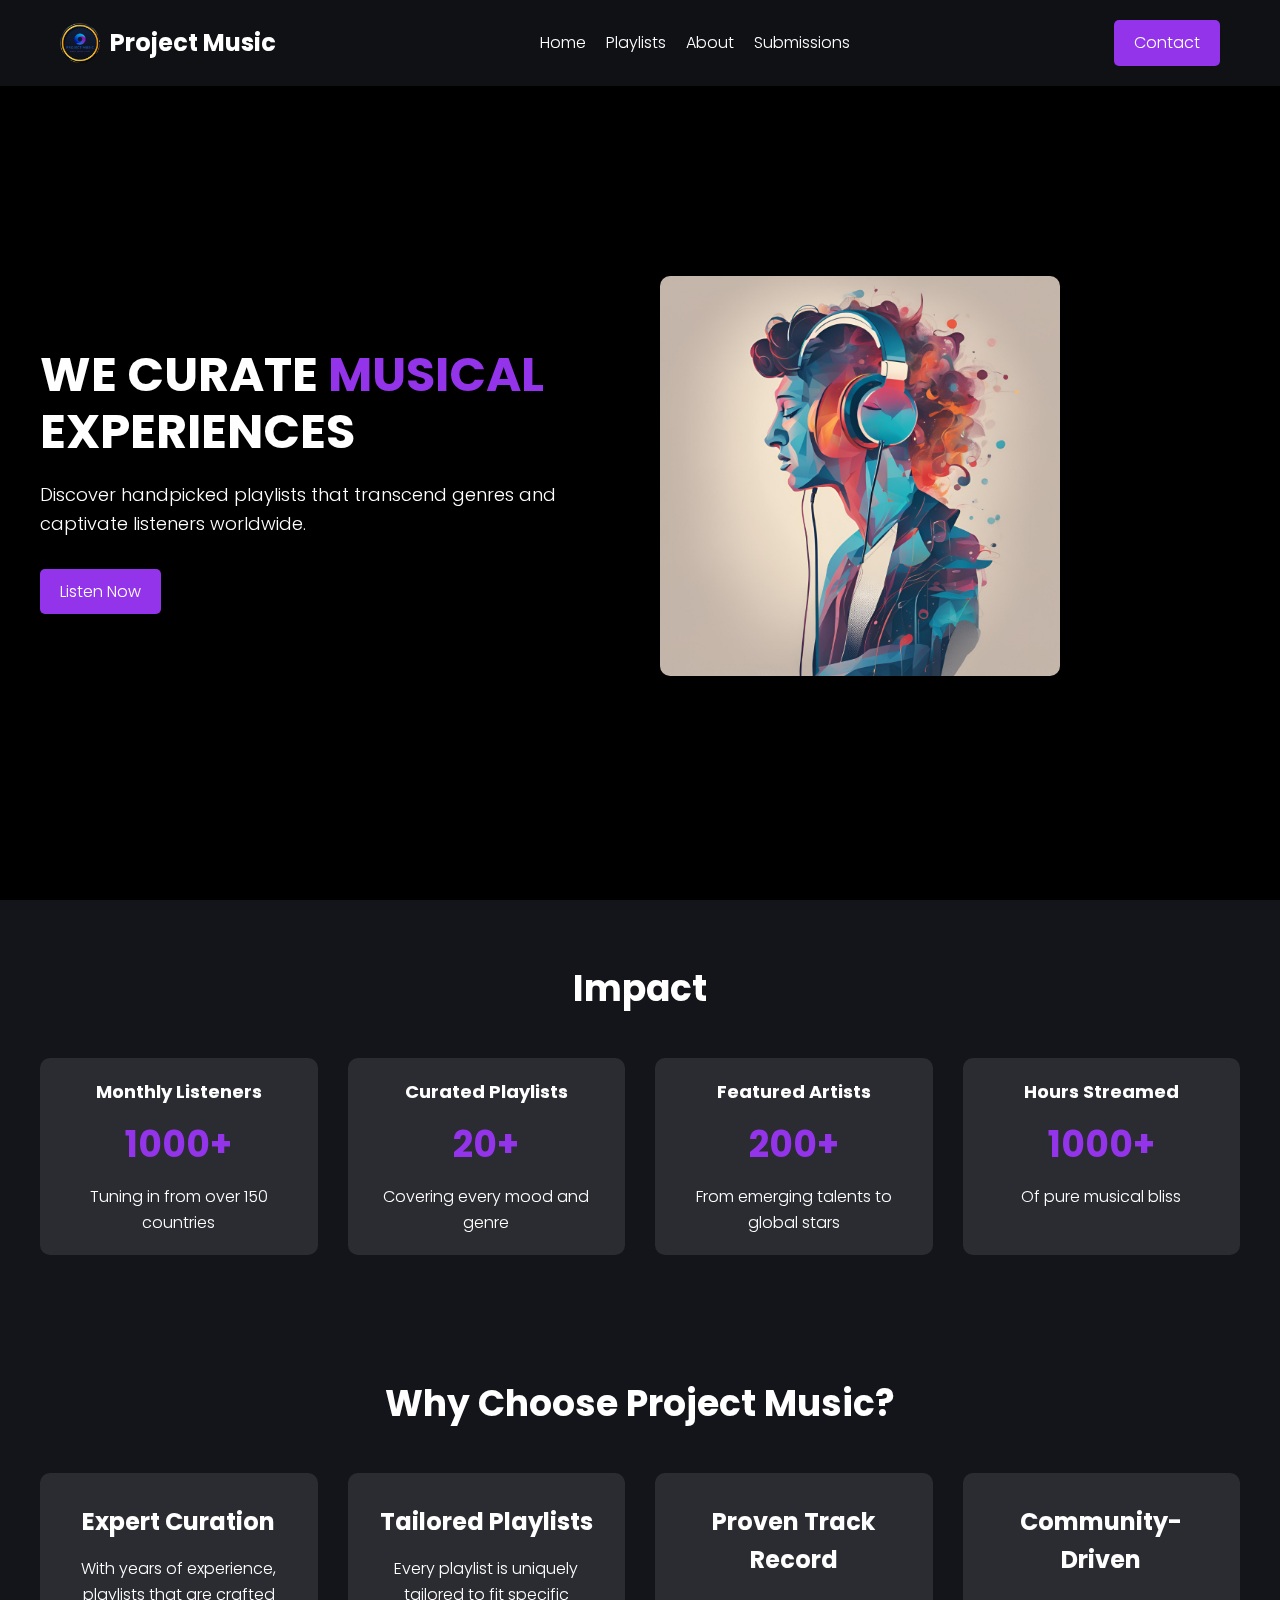
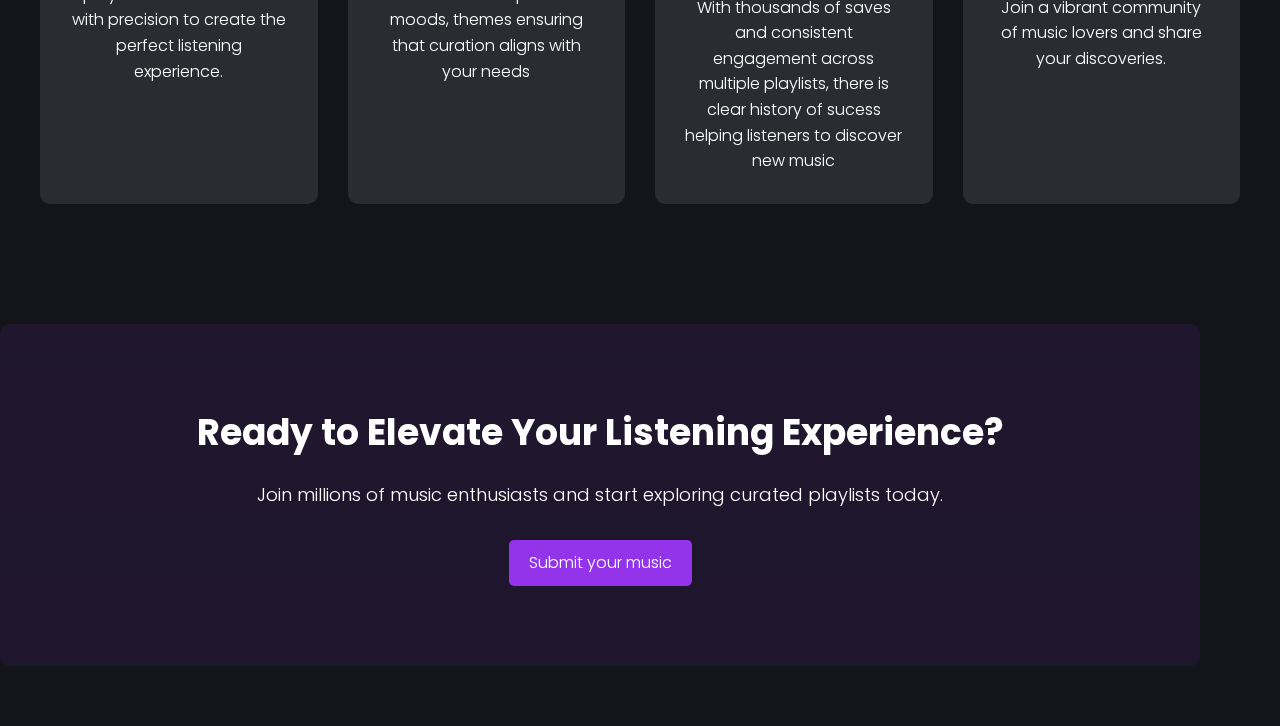
==== index.html @ f5a88e29 "Moved index.html to root directory" ====
<!DOCTYPE html>
<html lang="en">
<head>
    <meta charset="UTF-8">
    <meta name="viewport" content="width=device-width, initial-scale=1.0">
    <title>Project Music - Home</title>
    <link rel="stylesheet" href="/public/stylesheets/index.css">
    <link rel="shortcut icon" href="/assets/images/logo.png" type="image/png+xml">
    <link href="https://fonts.googleapis.com/css2?family=Poppins:wght@300;400;700&display=swap" rel="stylesheet">
</head>
<body>
    <div class="stars"></div>
    <div class="twinkling"></div>
    
    <header>
        <nav class="container">
            <div class="logo">
                <img src="/assets/images/logo.png" alt="MusicCurator Logo" class="logo-image">
                Project Music
            </div>
            <div class="nav-links">
                <a href="/index.html">Home</a>
                <a href="/public/views/playlists.html">Playlists</a>
                <a href="/public/views/aboutus.html">About</a>
                <a href="/public/views/submissions.html">Submissions</a>
            </div>
            <a href="submissions.html" class="button">Contact</a>
        </nav>
    </header>
    <div class="menu-toggle">
        <span></span>
        <span></span>
        <span></span>
    </div>

    <main>
        <section class="hero container">
            <div class="hero-content">
                <h1>
                    <span class="fade-in">WE</span>
                    <span class="fade-in">CURATE</span>
                    <span class="highlight fade-in">MUSICAL</span>
                    <span class="fade-in">EXPERIENCES</span>
                </h1>
                <p>Discover handpicked playlists that transcend genres and captivate listeners worldwide.</p>
                <a href="playlists.html" class="button">Listen Now</a>
            </div>
            <div class="hero-image">
                <img src="/assets/images/image.png" alt="Music Visualization">
            </div>
        </section>

        <section class="stats container">
            <h2>Impact</h2>
            <div class="stats-grid">
                <div class="stat-card">
                    <h3>Monthly Listeners</h3>
                    <p class="stat-number">1000+</p>
                    <p>Tuning in from over 150 countries</p>
                </div>
                <div class="stat-card">
                    <h3>Curated Playlists</h3>
                    <p class="stat-number">20+</p>
                    <p>Covering every mood and genre</p>
                </div>
                <div class="stat-card">
                    <h3>Featured Artists</h3>
                    <p class="stat-number">200+</p>
                    <p>From emerging talents to global stars</p>
                </div>
                <div class="stat-card">
                    <h3>Hours Streamed</h3>
                    <p class="stat-number">1000+</p>
                    <p>Of pure musical bliss</p>
                </div>
            </div>
        </section>

        <section class="features container">
            <h2>Why Choose Project Music?</h2>
            <div class="features-grid">
                <div class="feature-card">
                    <h3>Expert Curation</h3>
                    <p>With years of experience, playlists that are crafted with precision to create the perfect listening experience.</p>
                </div>
                <div class="feature-card">
                    <h3>Tailored Playlists</h3>
                    <p>Every playlist is uniquely tailored to  fit specific moods, themes ensuring that curation aligns with your needs</p>
                </div>
                <div class="feature-card">
                    <h3>Proven Track Record</h3>
                    <p>With thousands of saves and consistent engagement across multiple playlists, there is clear history of sucess helping listeners to discover new music </p>
                </div>
                <div class="feature-card">
                    <h3>Community-Driven</h3>
                    <p>Join a vibrant community of music lovers and share your discoveries.</p>
                </div>
            </div>
        </section>

        <section class="cta container">
            <h2>Ready to Elevate Your Listening Experience?</h2>
            <p>Join millions of music enthusiasts and start exploring curated playlists today.</p>
            <a href="signup.html" class="button">Submit your music</a>
        </section>
        <script>
            document.querySelector('.menu-toggle').addEventListener('click', function() {
                document.querySelector('.nav-links').classList.toggle('active');
            });
        </script>
</body>
</html>
---- public/stylesheets/index.css ----
* {
    margin: 0;
    padding: 0;
    box-sizing: border-box;
}

@keyframes move-background {
    0% {
        transform: translate3d(0px, 0px, 0px);
    }
    100% { 
        transform: translate3d(1000px, 0px, 0px);
    }
}

@keyframes twinkle {
    0% {
        opacity: 0.3;
    }
    50% {
        opacity: 1;
    }
    100% {
        opacity: 0.3;
    }
}

body {
    font-family: 'Poppins', sans-serif;
    line-height: 1.6;
    color: white;
    background-color: #13151a;
    overflow-x: hidden;
}

.stars, .twinkling {
    position: fixed;
    top: 0;
    left: 0;
    right: 0;
    bottom: 0;
    width: 100%;
    height: 100%;
    display: block;
}

.stars {
    background: #000 url('https://s3-us-west-2.amazonaws.com/s.cdpn.io/1231630/stars.png') repeat;
    z-index: -2;
}

.twinkling {
    background: transparent url('https://s3-us-west-2.amazonaws.com/s.cdpn.io/1231630/twinkling.png') repeat;
    z-index: -1;
    animation: move-background 70s linear infinite;
}

.container {
    width: 100%;
    max-width: 1200px;
    margin: 0 auto;
    padding: 0 20px;
    position: relative;
}

/* Header styles */
header {
    padding: 20px 0;
    background-color: rgba(19, 21, 26, 0.8);
    backdrop-filter: blur(10px);
    position: fixed;
    width: 100%;
    z-index: 1000;
}

nav {
    display: flex;
    justify-content: space-between;
    align-items: center;
}

.logo {
    font-size: 24px;
    font-weight: bold;
    display: flex;
    align-items: center;
}

.logo-image {
    width: 40px;
    height: 40px;
    margin-right: 10px;
}

.nav-links {
    display: flex;
    gap: 20px;
}

.nav-links a {
    color: white;
    text-decoration: none;
    transition: color 0.3s ease;
}

.nav-links a:hover {
    color: #9333ea;
}

.button {
    display: inline-block;
    background-color: #9333ea;
    color: white;
    padding: 10px 20px;
    border-radius: 5px;
    text-decoration: none;
    transition: background-color 0.3s ease;
}

.button:hover {
    background-color: #7e22ce;
}

/* Hamburger menu */
.menu-toggle {
    display: none;
    flex-direction: column;
    cursor: pointer;
}

.menu-toggle span {
    width: 25px;
    height: 3px;
    background-color: white;
    margin: 2px 0;
    transition: 0.4s;
}

/* Hero section styles */
.hero {
    display: flex;
    align-items: center;
    justify-content: space-between;
    gap: 40px;
    padding: 120px 0 60px;
    position: relative;
    min-height: 100vh;
}

.hero-content {
    flex: 1;
    position: relative;
    z-index: 1;
}

.hero h1 {
    font-size: 48px;
    line-height: 1.2;
    margin-bottom: 20px;
}

.hero p {
    font-size: 18px;
    margin-bottom: 30px;
}

.highlight {
    color: #9333ea;
    position: relative;
}

.hero-image {
    flex: 1;
    position: relative;
    z-index: 1;
}

.hero-image img {
    width: 100%;
    max-width: 400px;
    border-radius: 10px;
    box-shadow: 0 10px 30px rgba(0, 0, 0, 0.3);
}

/* Accessibility improvements */
.button:focus,
.nav-links a:focus {
    outline: 2px solid #9333ea;
    outline-offset: 2px;
}

/* Improved typography */
body {
    font-weight: 300;
}

h1, h2, h3, h4, h5, h6 {
    font-weight: 700;
}

/* Smooth scrolling */
html {
    scroll-behavior: smooth;
}

/* Stats section */
.stats {
    padding: 60px 0;
    text-align: center;
}

.stats h2 {
    font-size: 36px;
    margin-bottom: 40px;
}

.stats-grid {
    display: grid;
    grid-template-columns: repeat(auto-fit, minmax(200px, 1fr));
    gap: 30px;
}

.stat-card {
    background-color: rgba(255, 255, 255, 0.1);
    border-radius: 10px;
    padding: 20px;
    transition: transform 0.3s ease;
}

.stat-card:hover {
    transform: translateY(-5px);
}

.stat-card h3 {
    font-size: 18px;
    margin-bottom: 10px;
}

.stat-number {
    font-size: 36px;
    font-weight: bold;
    color: #9333ea;
    margin-bottom: 10px;
}

/* Features section */
.features {
    padding: 60px 0;
    text-align: center;
}

.features h2 {
    font-size: 36px;
    margin-bottom: 40px;
}

.features-grid {
    display: grid;
    grid-template-columns: repeat(auto-fit, minmax(250px, 1fr));
    gap: 30px;
}

.feature-card {
    background-color: rgba(255, 255, 255, 0.1);
    border-radius: 10px;
    padding: 30px;
    transition: transform 0.3s ease;
}

.feature-card:hover {
    transform: translateY(-5px);
}

.feature-card h3 {
    font-size: 24px;
    margin-bottom: 15px;
}

/* CTA section */
.cta {
    padding: 80px 0;
    text-align: center;
    background: linear-gradient(rgba(147, 51, 234, 0.1), rgba(126, 34, 206, 0.1));
    border-radius: 10px;
    margin: 60px 0;
}

.cta h2 {
    font-size: 36px;
    margin-bottom: 20px;
}

.cta p {
    font-size: 18px;
    margin-bottom: 30px;
}

/* Responsive adjustments */
@media (max-width: 768px) {
    .hero {
        flex-direction: column;
        padding-top: 100px;
    }

    .hero-image {
        order: -1;
    }

    .nav-links {
        display: none;
        flex-direction: column;
        position: absolute;
        top: 100%;
        left: 0;
        width: 100%;
        background-color: rgba(19, 21, 26, 0.95);
        padding: 20px;
    }

    .nav-links.active {
        display: flex;
    }

    .menu-toggle {
        display: flex;
    }

    .stats-grid,
    .features-grid {
        grid-template-columns: 1fr;
    }

    .hero h1 {
        font-size: 36px;
    }

    .hero p {
        font-size: 16px;
    }

    .stats h2,
    .features h2,
    .cta h2 {
        font-size: 28px;
    }

    .stat-card,
    .feature-card {
        padding: 15px;
    }

    .stat-number {
        font-size: 28px;
    }

    .feature-card h3 {
        font-size: 20px;
    }
}

@media (min-width: 769px) {
    .nav-links {
        display: flex !important;
    }
}
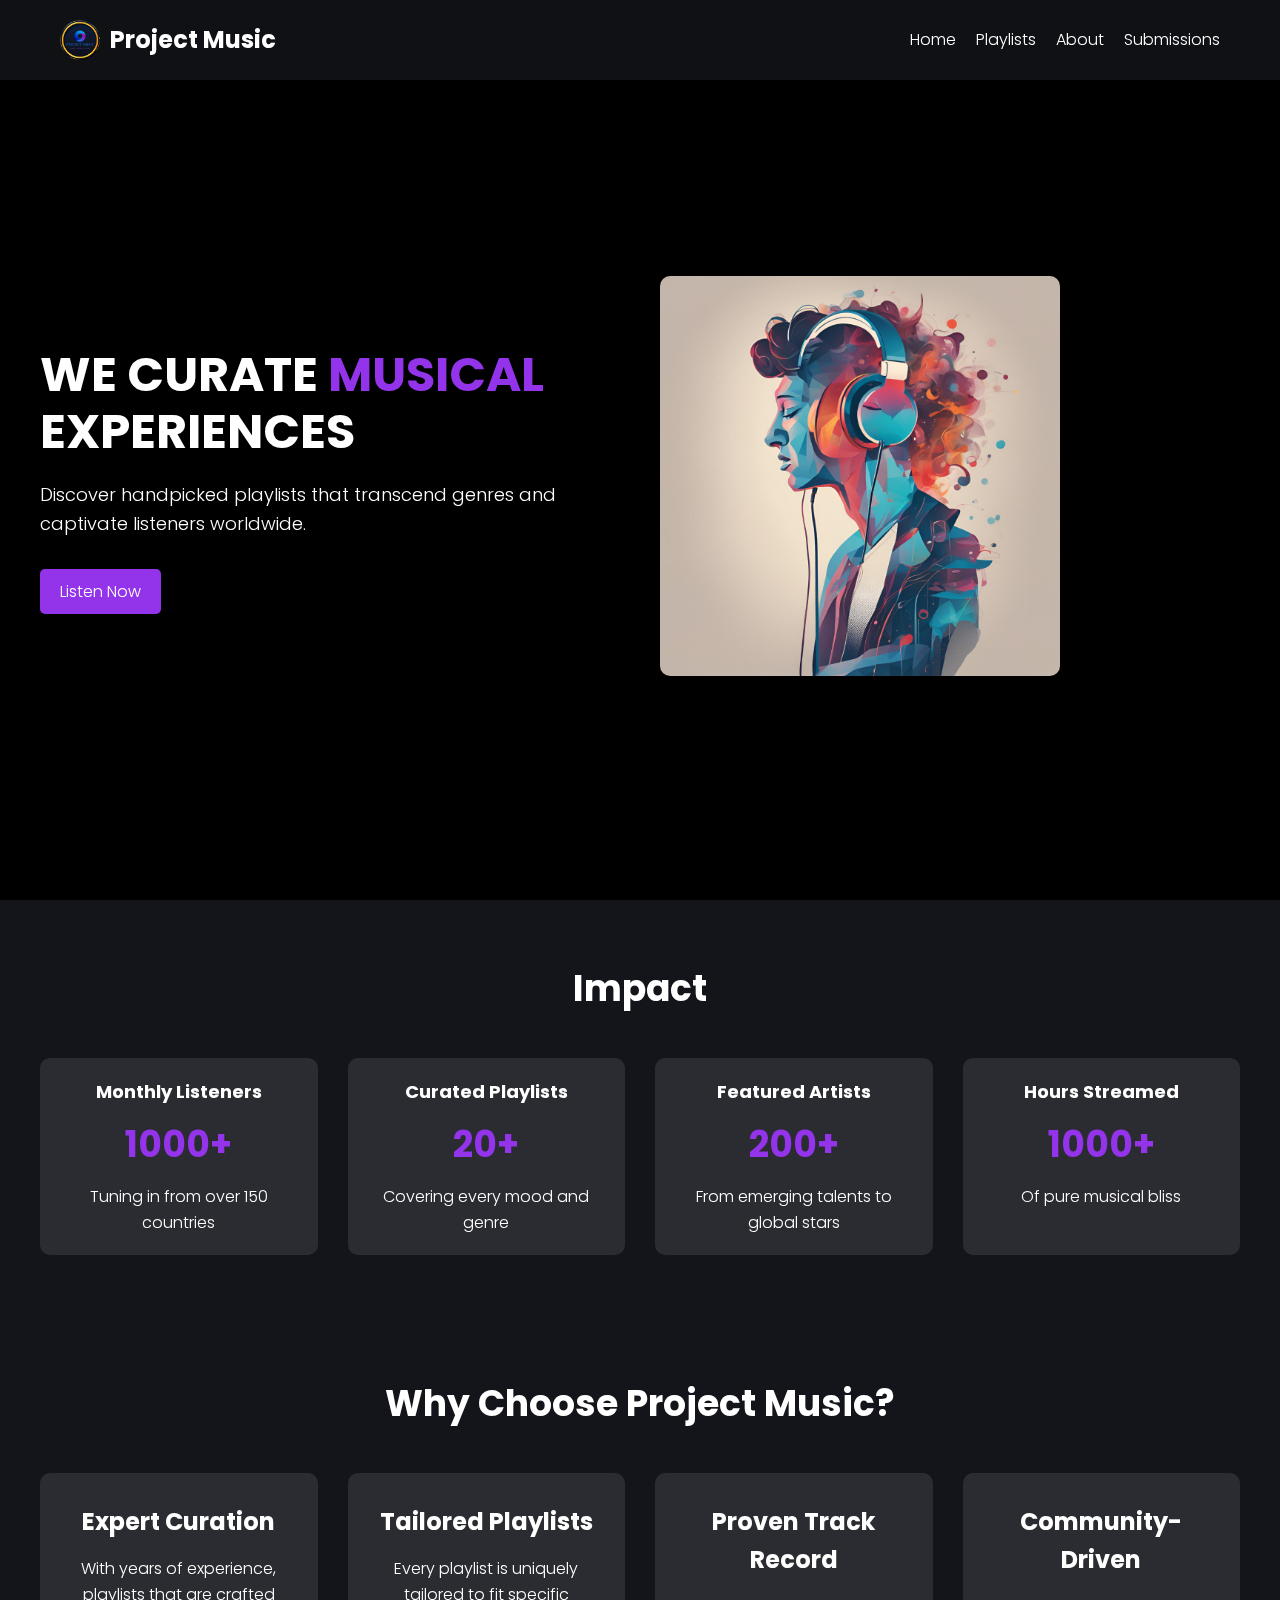
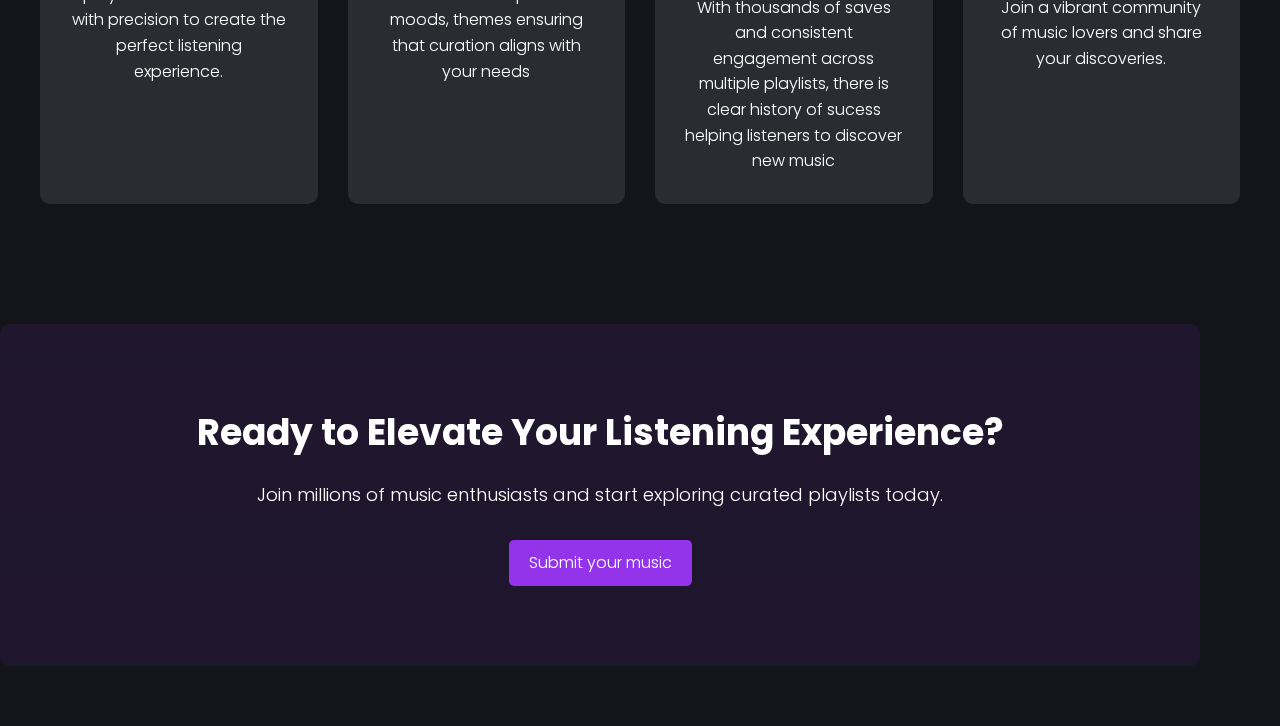
==== commit 2fa5ed5d: "Deleted the contacts button due to redundancy" ====
--- a/index.html
+++ b/index.html
@@ -24,7 +24,6 @@
                 <a href="/public/views/aboutus.html">About</a>
                 <a href="/public/views/submissions.html">Submissions</a>
             </div>
-            <a href="submissions.html" class="button">Contact</a>
         </nav>
     </header>
     <div class="menu-toggle">
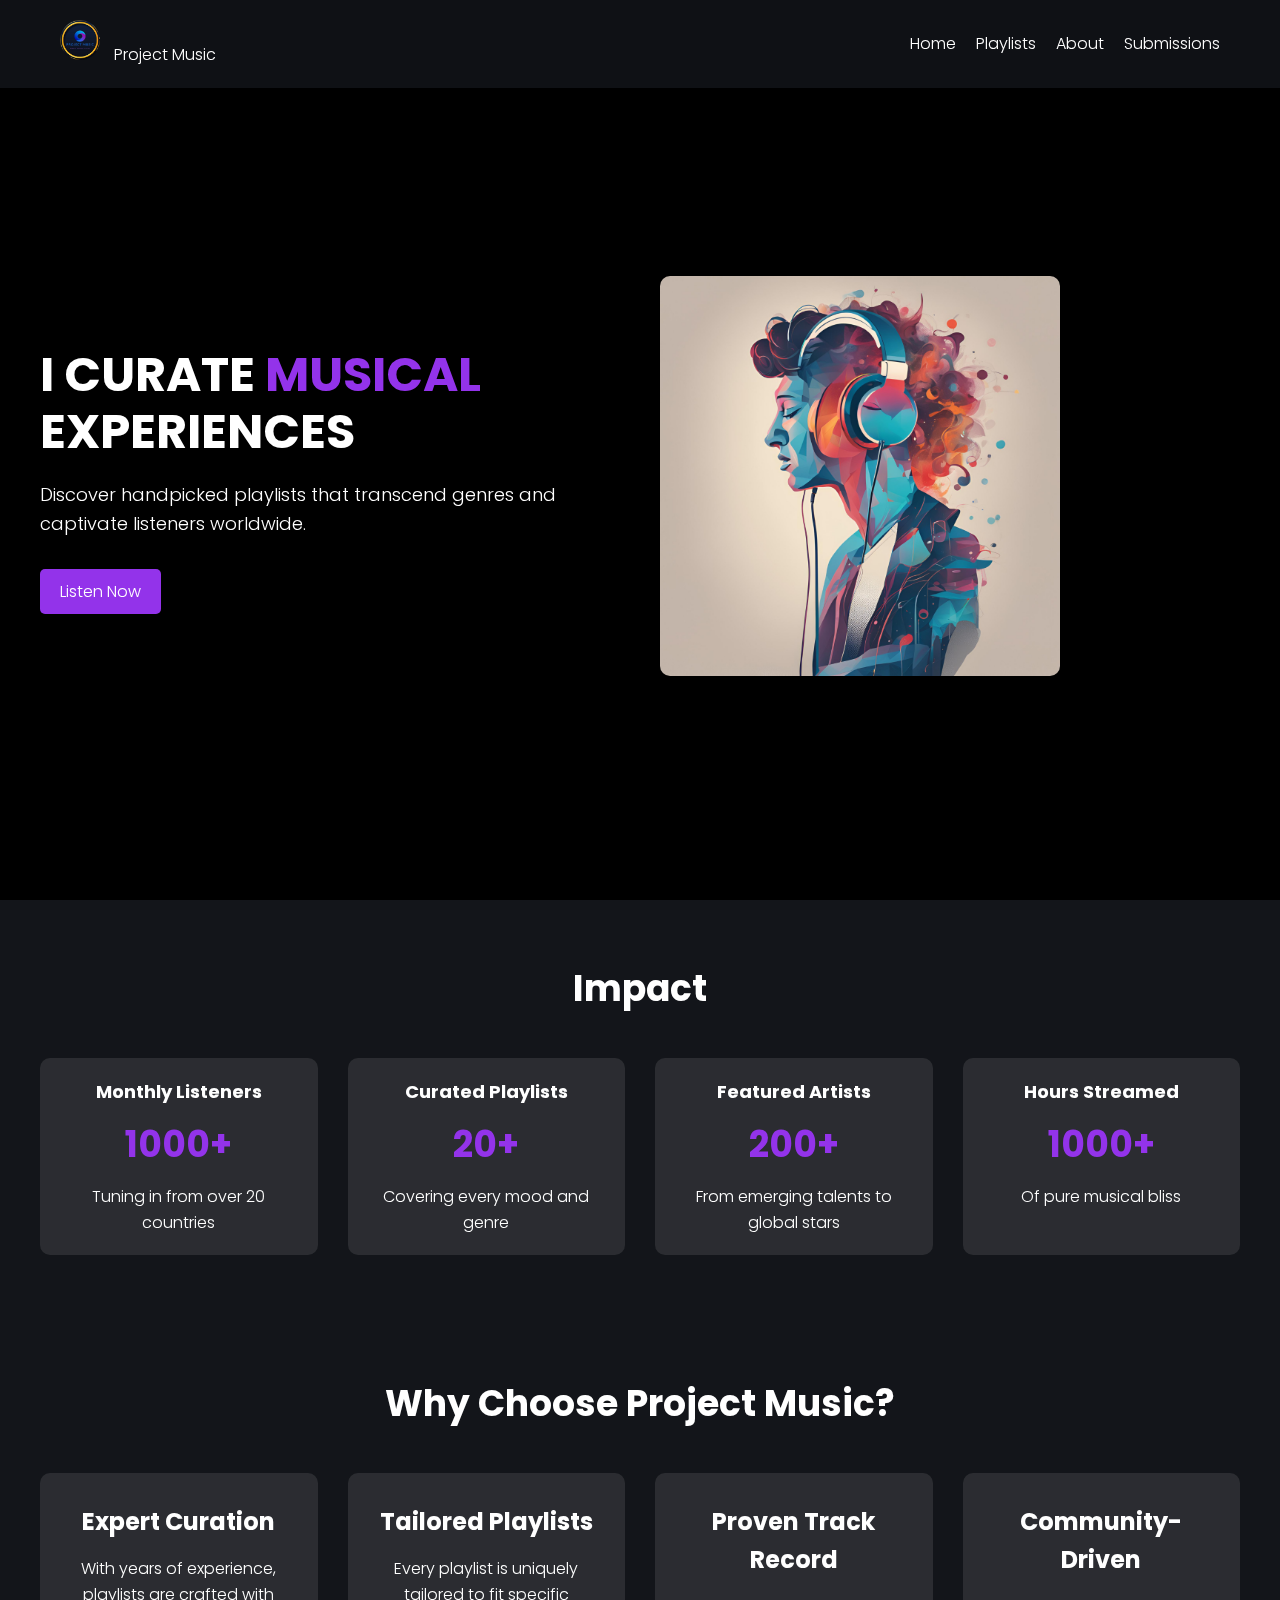
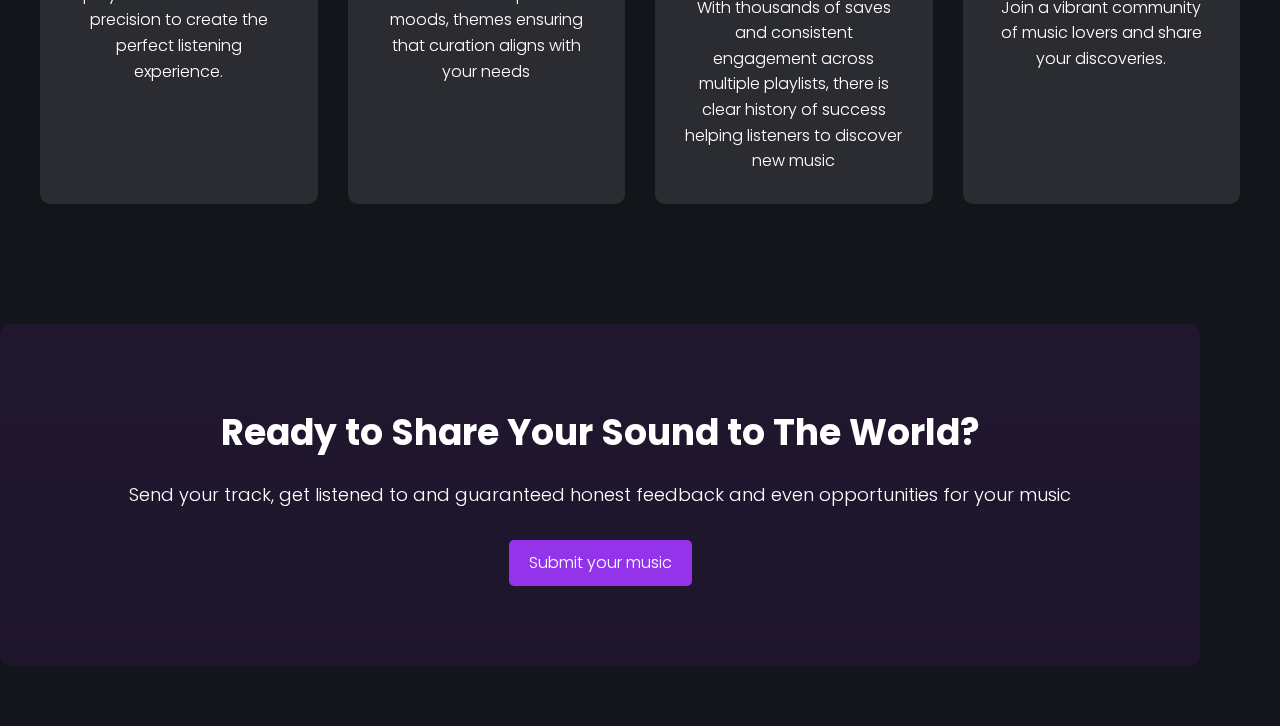
==== commit 752820ae: "Update index.html" ====
--- a/index.html
+++ b/index.html
@@ -11,12 +11,16 @@
 <body>
     <div class="stars"></div>
     <div class="twinkling"></div>
-    
     <header>
         <nav class="container">
-            <div class="logo">
+            <div class="logo-container">
                 <img src="/assets/images/logo.png" alt="MusicCurator Logo" class="logo-image">
-                Project Music
+                <span class="project-name">Project Music</span>
+                <div class="menu-toggle">
+                    <span></span>
+                    <span></span>
+                    <span></span>
+                </div>
             </div>
             <div class="nav-links">
                 <a href="/index.html">Home</a>
@@ -26,23 +30,18 @@
             </div>
         </nav>
     </header>
-    <div class="menu-toggle">
-        <span></span>
-        <span></span>
-        <span></span>
-    </div>
 
     <main>
         <section class="hero container">
             <div class="hero-content">
                 <h1>
-                    <span class="fade-in">WE</span>
+                    <span class="fade-in">I</span>
                     <span class="fade-in">CURATE</span>
                     <span class="highlight fade-in">MUSICAL</span>
                     <span class="fade-in">EXPERIENCES</span>
                 </h1>
                 <p>Discover handpicked playlists that transcend genres and captivate listeners worldwide.</p>
-                <a href="playlists.html" class="button">Listen Now</a>
+                <a href="/public/views/playlists.html" class="button">Listen Now</a>
             </div>
             <div class="hero-image">
                 <img src="/assets/images/image.png" alt="Music Visualization">
@@ -55,7 +54,7 @@
                 <div class="stat-card">
                     <h3>Monthly Listeners</h3>
                     <p class="stat-number">1000+</p>
-                    <p>Tuning in from over 150 countries</p>
+                    <p>Tuning in from over 20 countries</p>
                 </div>
                 <div class="stat-card">
                     <h3>Curated Playlists</h3>
@@ -80,15 +79,15 @@
             <div class="features-grid">
                 <div class="feature-card">
                     <h3>Expert Curation</h3>
-                    <p>With years of experience, playlists that are crafted with precision to create the perfect listening experience.</p>
+                    <p>With years of experience, playlists are crafted with precision to create the perfect listening experience.</p>
                 </div>
                 <div class="feature-card">
                     <h3>Tailored Playlists</h3>
-                    <p>Every playlist is uniquely tailored to  fit specific moods, themes ensuring that curation aligns with your needs</p>
+                    <p>Every playlist is uniquely tailored to fit specific moods, themes ensuring that curation aligns with your needs</p>
                 </div>
                 <div class="feature-card">
                     <h3>Proven Track Record</h3>
-                    <p>With thousands of saves and consistent engagement across multiple playlists, there is clear history of sucess helping listeners to discover new music </p>
+                    <p>With thousands of saves and consistent engagement across multiple playlists, there is clear history of success helping listeners to discover new music </p>
                 </div>
                 <div class="feature-card">
                     <h3>Community-Driven</h3>
@@ -98,14 +97,16 @@
         </section>
 
         <section class="cta container">
-            <h2>Ready to Elevate Your Listening Experience?</h2>
-            <p>Join millions of music enthusiasts and start exploring curated playlists today.</p>
-            <a href="signup.html" class="button">Submit your music</a>
+            <h2>Ready to Share Your Sound to The World?</h2>
+            <p>Send your track, get listened to and guaranteed honest feedback and even opportunities for your music</p>
+            <a href="/public/views/submissions.html" class="button">Submit your music</a>
         </section>
-        <script>
-            document.querySelector('.menu-toggle').addEventListener('click', function() {
-                document.querySelector('.nav-links').classList.toggle('active');
-            });
-        </script>
+    </main>
+
+    <script>
+        document.querySelector('.menu-toggle').addEventListener('click', function() {
+            document.querySelector('.nav-links').classList.toggle('active');
+        });
+    </script>
 </body>
 </html>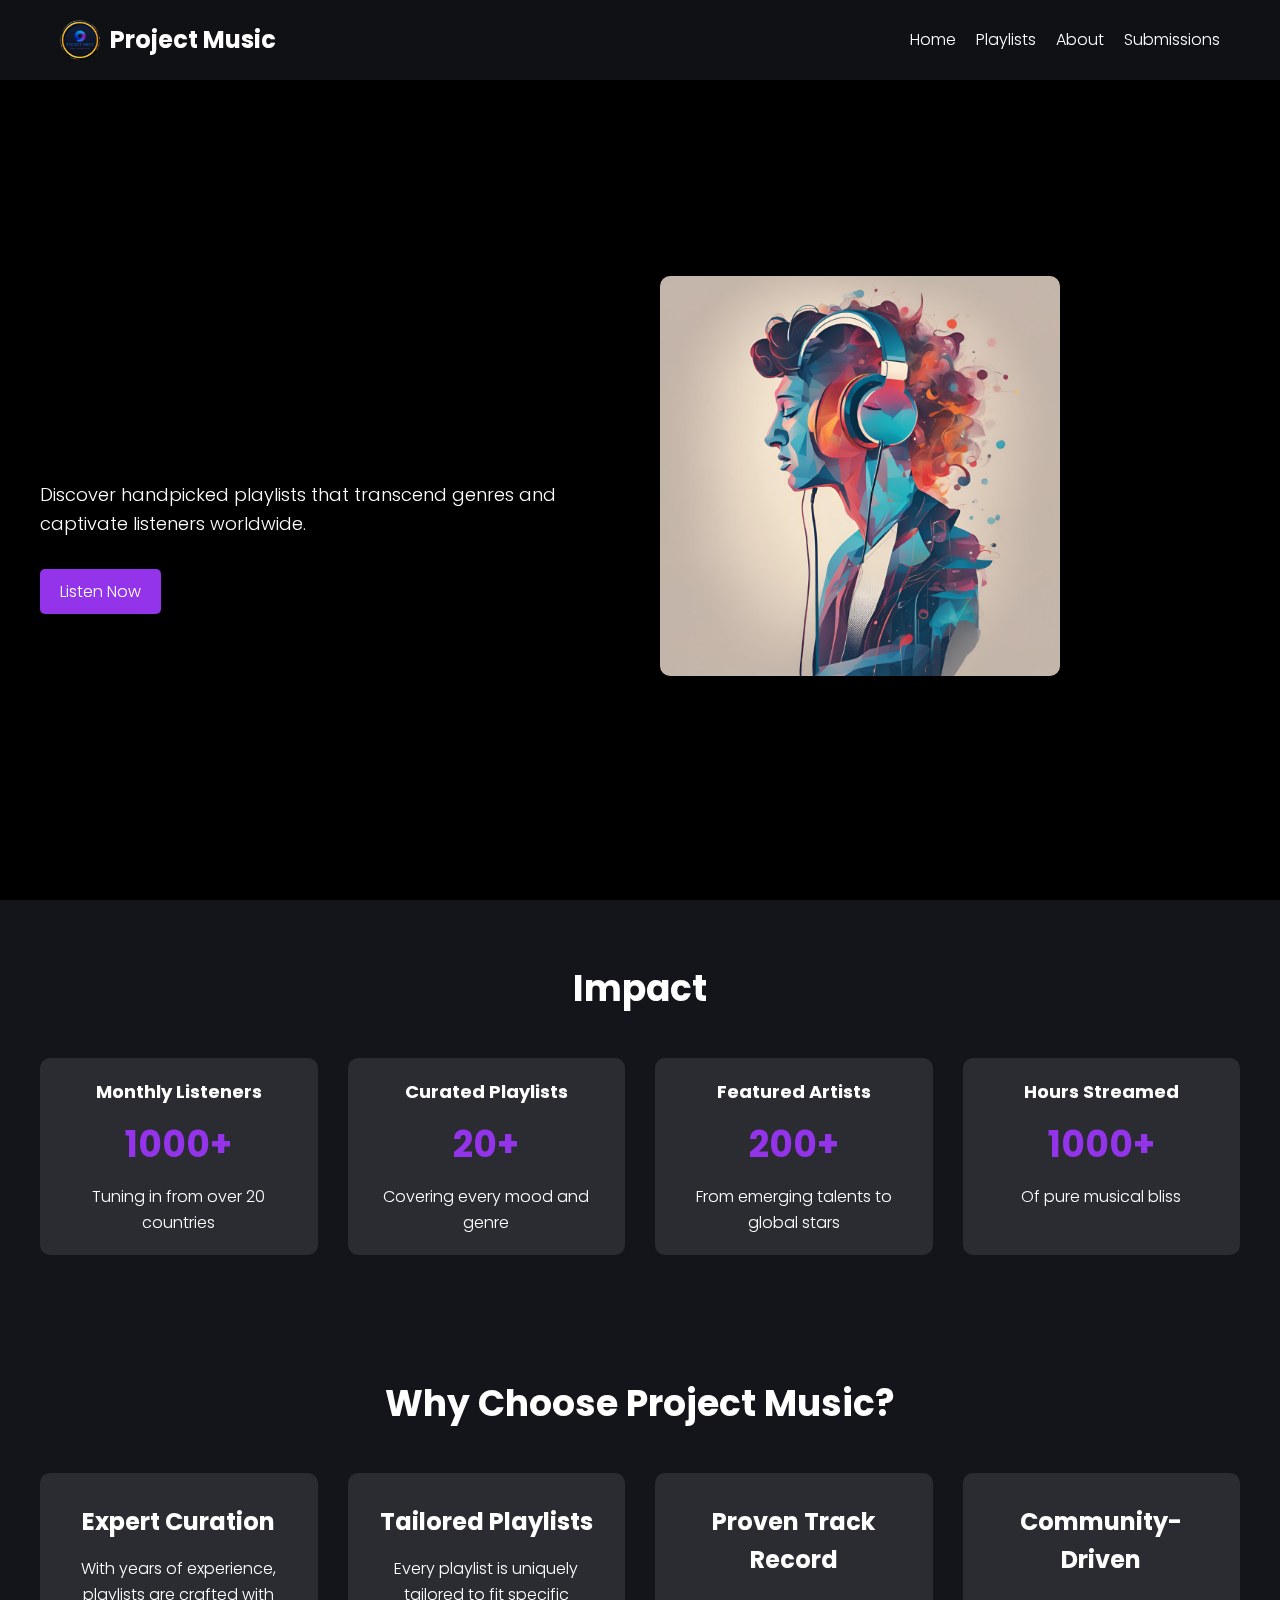
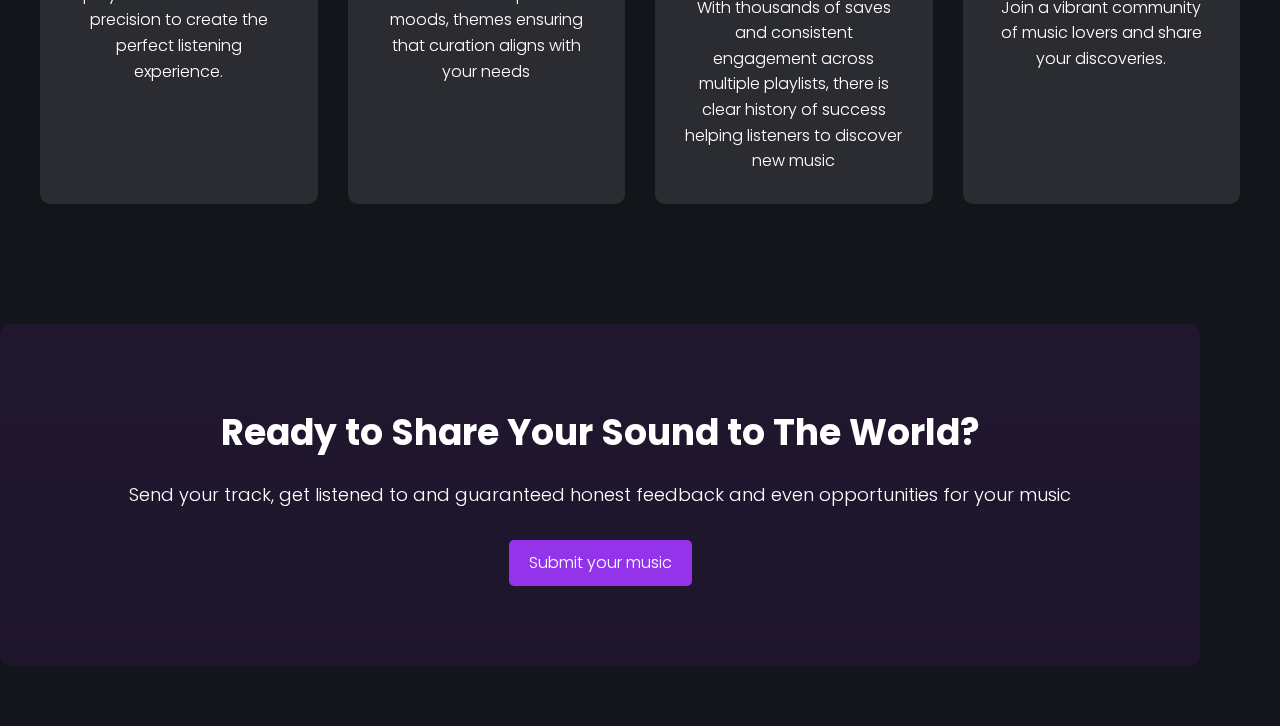
==== commit 891a03b8: "Update index.html" ====
--- a/index.html
+++ b/index.html
@@ -13,14 +13,16 @@
     <div class="twinkling"></div>
     <header>
         <nav class="container">
+            <div class="menu-toggle">
+                <span></span>
+                <span></span>
+                <span></span>
+            </div>
+        </div>
             <div class="logo-container">
                 <img src="/assets/images/logo.png" alt="MusicCurator Logo" class="logo-image">
                 <span class="project-name">Project Music</span>
-                <div class="menu-toggle">
-                    <span></span>
-                    <span></span>
-                    <span></span>
-                </div>
+               
             </div>
             <div class="nav-links">
                 <a href="/index.html">Home</a>
--- a/public/stylesheets/index.css
+++ b/public/stylesheets/index.css
@@ -22,6 +22,17 @@
     }
     100% {
         opacity: 0.3;
+    }
+}
+
+@keyframes fadeIn {
+    from {
+        opacity: 0;
+        transform: translateY(20px);
+    }
+    to {
+        opacity: 1;
+        transform: translateY(0);
     }
 }
 
@@ -75,13 +86,26 @@
 
 nav {
     display: flex;
-    justify-content: space-between;
+    justify-content: flex-start;
     align-items: center;
 }
 
-.logo {
-    font-size: 24px;
-    font-weight: bold;
+.menu-toggle {
+    display: flex;
+    flex-direction: column;
+    cursor: pointer;
+    margin-right: 20px;
+}
+
+.menu-toggle span {
+    width: 25px;
+    height: 3px;
+    background-color: white;
+    margin: 2px 0;
+    transition: 0.4s;
+}
+
+.logo-container {
     display: flex;
     align-items: center;
 }
@@ -92,9 +116,15 @@
     margin-right: 10px;
 }
 
+.project-name {
+    font-size: 24px;
+    font-weight: bold;
+}
+
 .nav-links {
     display: flex;
     gap: 20px;
+    margin-left: auto;
 }
 
 .nav-links a {
@@ -121,21 +151,6 @@
     background-color: #7e22ce;
 }
 
-/* Hamburger menu */
-.menu-toggle {
-    display: none;
-    flex-direction: column;
-    cursor: pointer;
-}
-
-.menu-toggle span {
-    width: 25px;
-    height: 3px;
-    background-color: white;
-    margin: 2px 0;
-    transition: 0.4s;
-}
-
 /* Hero section styles */
 .hero {
     display: flex;
@@ -181,6 +196,16 @@
     border-radius: 10px;
     box-shadow: 0 10px 30px rgba(0, 0, 0, 0.3);
 }
+
+.fade-in {
+    opacity: 0;
+    animation: fadeIn 1s ease-out forwards;
+}
+
+.fade-in:nth-child(1) { animation-delay: 0.2s; }
+.fade-in:nth-child(2) { animation-delay: 0.4s; }
+.fade-in:nth-child(3) { animation-delay: 0.6s; }
+.fade-in:nth-child(4) { animation-delay: 0.8s; }
 
 /* Accessibility improvements */
 .button:focus,
@@ -362,4 +387,8 @@
     .nav-links {
         display: flex !important;
     }
+
+    .menu-toggle {
+        display: none !important;
+    }
 }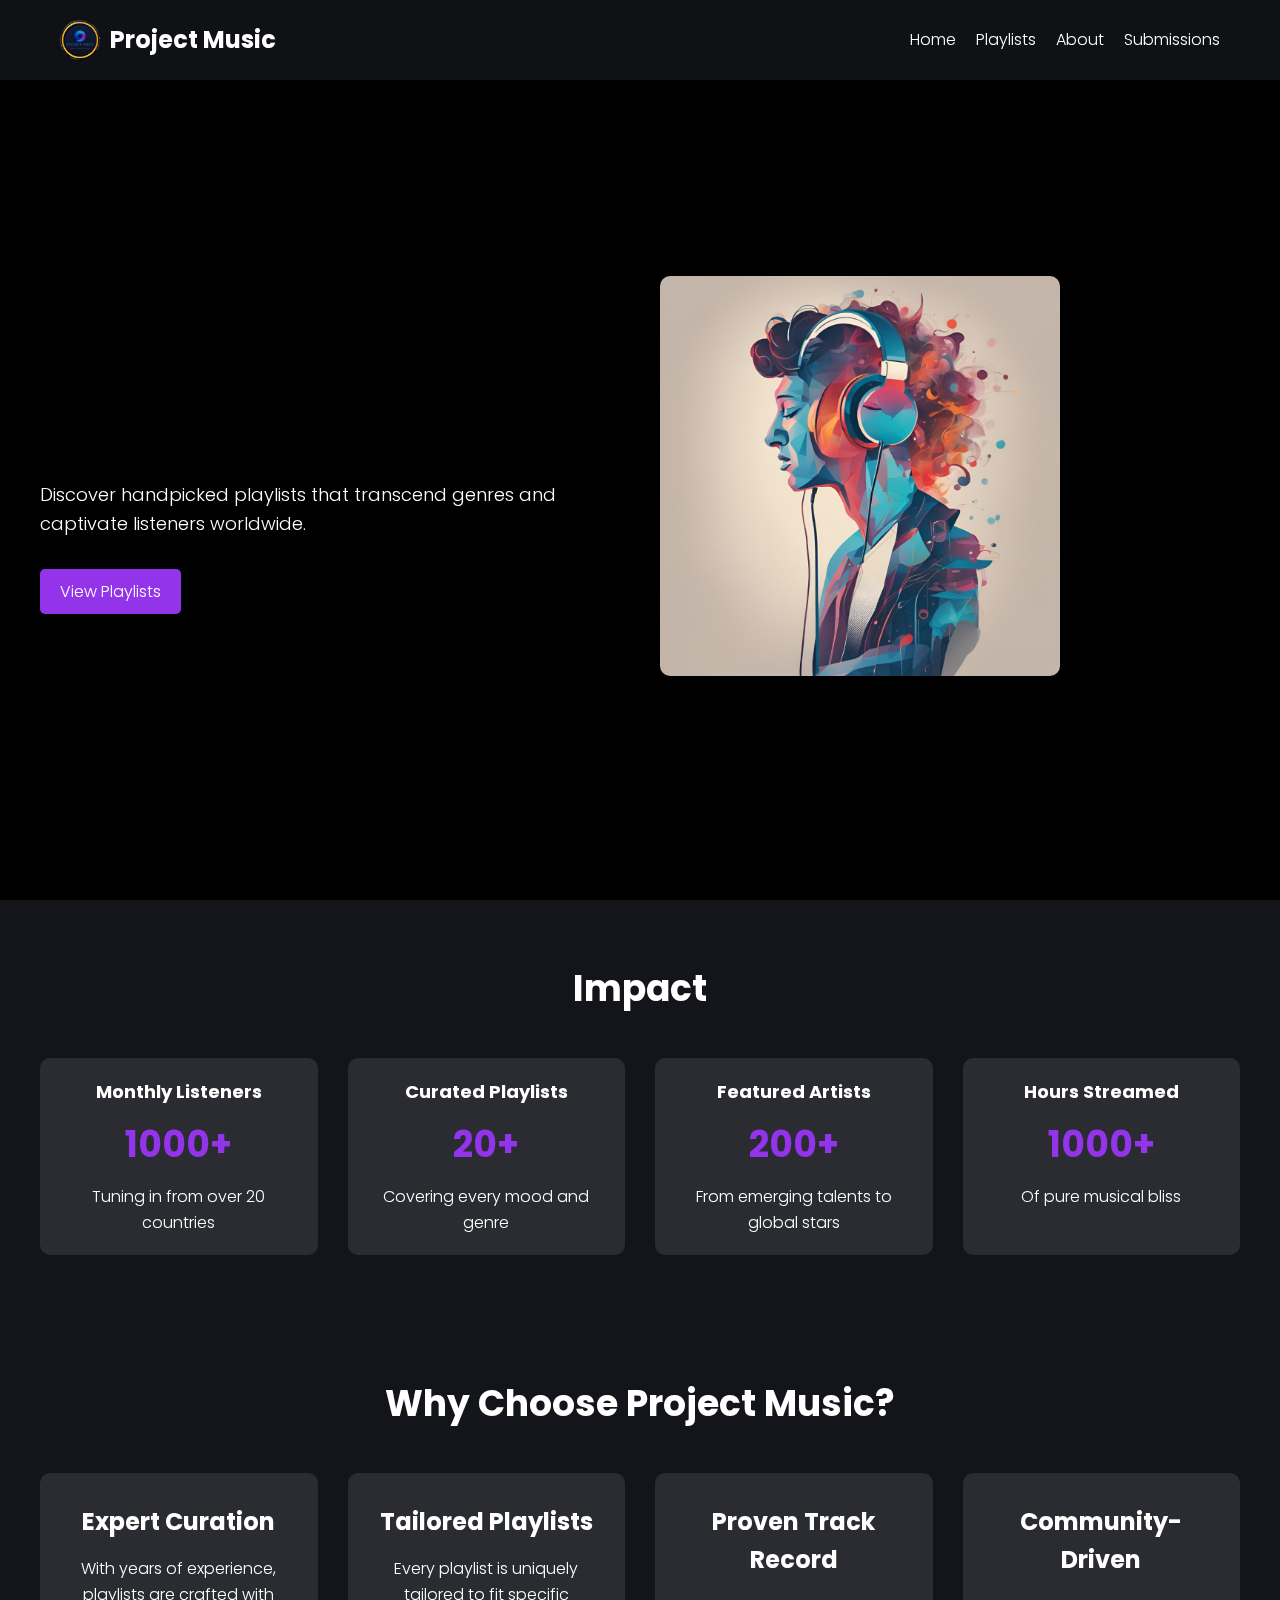
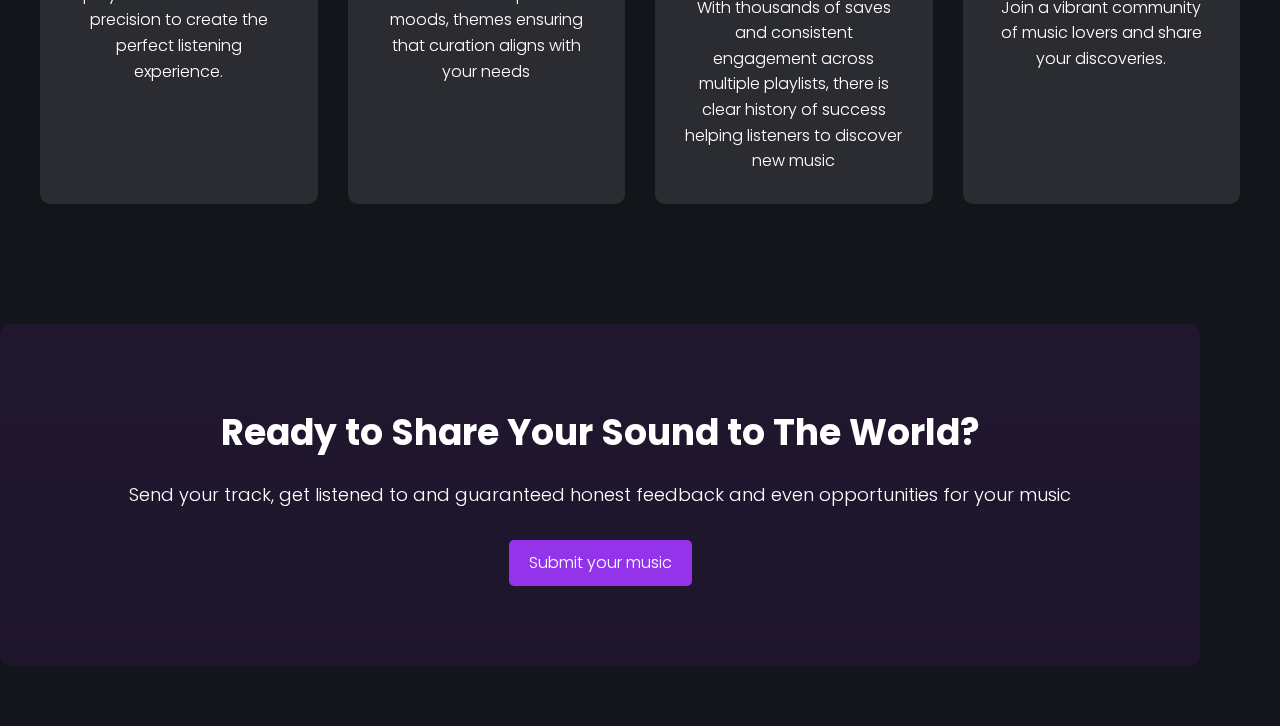
==== commit 6d2b24c3: "Update index.html" ====
--- a/index.html
+++ b/index.html
@@ -43,7 +43,7 @@
                     <span class="fade-in">EXPERIENCES</span>
                 </h1>
                 <p>Discover handpicked playlists that transcend genres and captivate listeners worldwide.</p>
-                <a href="/public/views/playlists.html" class="button">Listen Now</a>
+                <a href="/public/views/playlists.html" class="button">View Playlists</a>
             </div>
             <div class="hero-image">
                 <img src="/assets/images/image.png" alt="Music Visualization">
